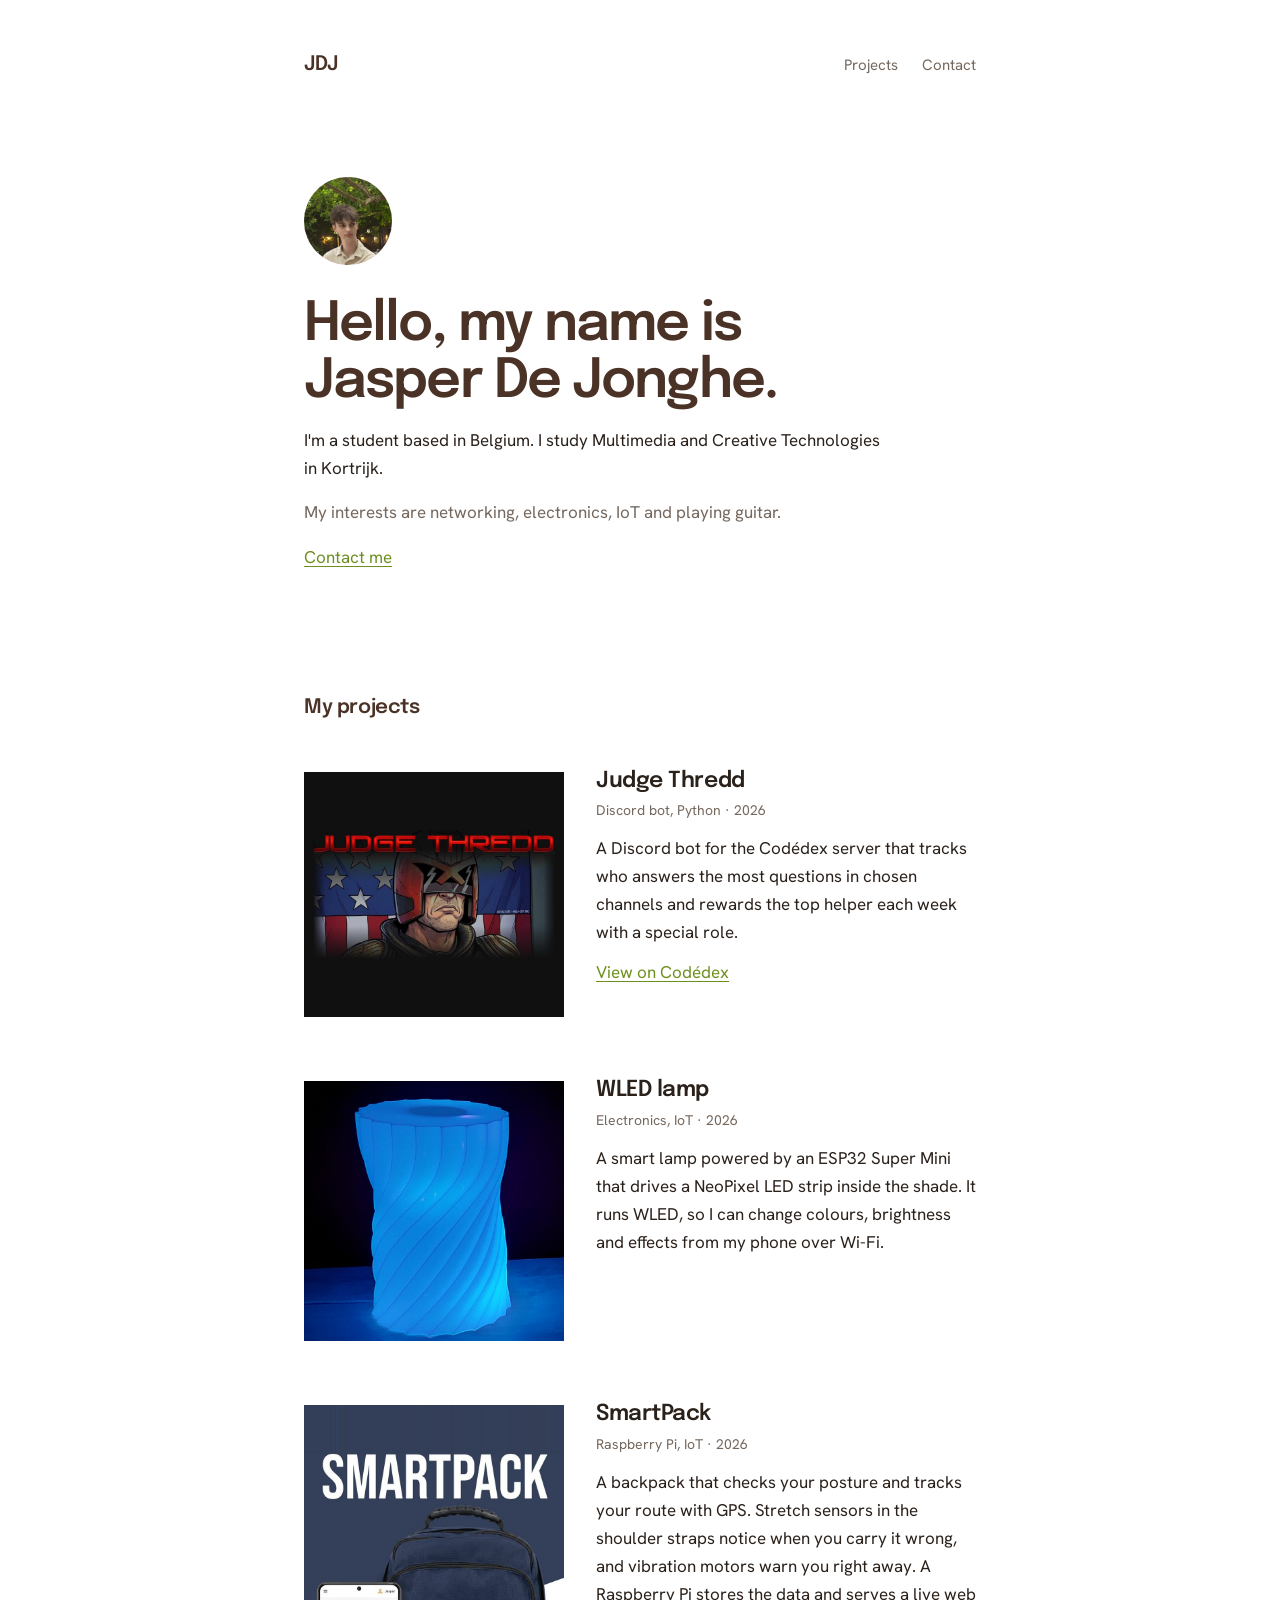
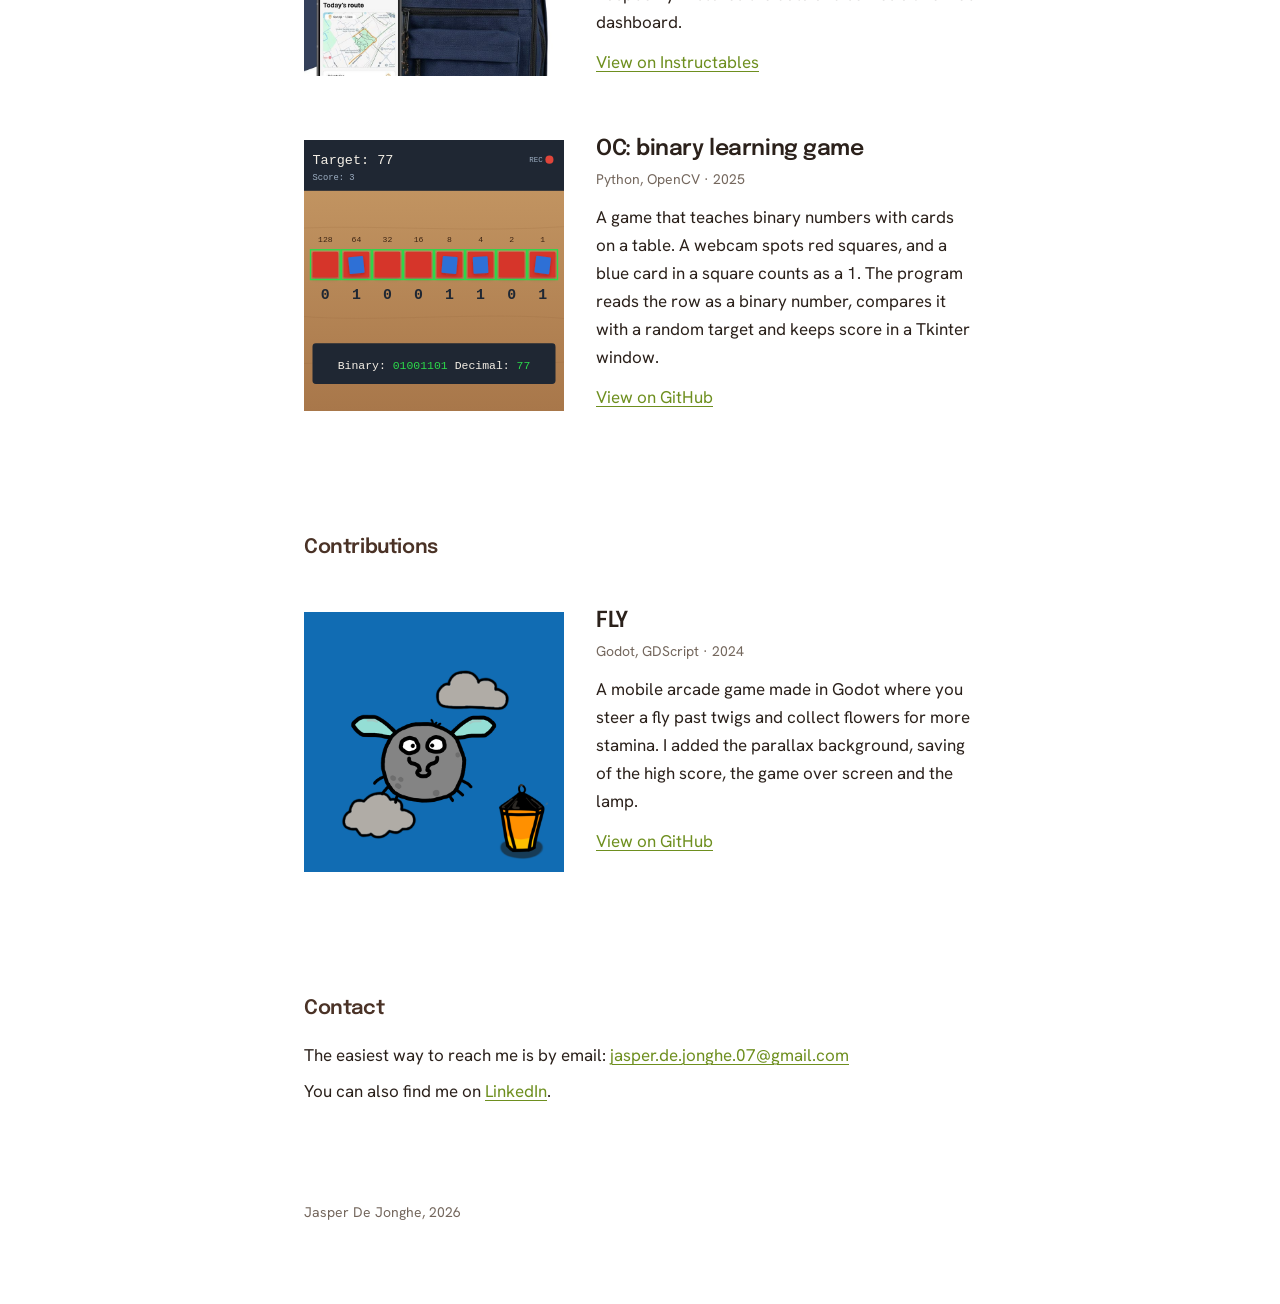
==== index.html @ 27185043 "Updated Portfolio" ====
<!doctype html>
<html lang="en">

<head>
  <meta charset="utf-8">
  <meta name="viewport" content="width=device-width, initial-scale=1">
  <title>Jasper De Jonghe · Portfolio</title>
  <meta name="description" content="Portfolio of Jasper De Jonghe, Multimedia and Creative Technologies student in Kortrijk.">
  <link rel="preconnect" href="https://fonts.googleapis.com">
  <link rel="preconnect" href="https://fonts.gstatic.com" crossorigin>
  <link rel="stylesheet" href="https://fonts.googleapis.com/css2?family=Epilogue:wght@500;600;700&family=Hanken+Grotesk:ital,wght@0,400;0,500;1,400&display=swap">
  <link rel="stylesheet" href="styles.css">
</head>

<body>
  <div class="page">
    <header>
      <h1 class="site-title">JDJ</h1>
      <nav aria-label="Main">
        <a href="#work">Projects</a>
        <a href="#contact">Contact</a>
      </nav>
    </header>

    <main>
      <section class="intro">
        <div class="photo"><img src="images/me.jpg" alt="Profile photo"></div>
        <h2>Hello, my name is Jasper De Jonghe.</h2>
        <p>I'm a student based in Belgium. I study Multimedia and Creative Technologies in Kortrijk.</p>
        <p class="small">My interests are networking, electronics, IoT and playing guitar.</p>
        <p><a href="#contact">Contact me</a></p>
      </section>

      <section class="projects" id="work">
        <h2>My projects</h2>

        <!-- For a real screenshot, replace the .shot div with:
             <img class="shot" src="images/project-1.jpg" alt="Screenshot of Project title one"> -->
        <article class="project">
          <img class="shot" src="images/judge-thredd.jpg" alt="Judge Thredd Discord bot cover image">
          <div>
            <h3>Judge Thredd</h3>
            <p class="meta">Discord bot, Python · 2026</p>
            <p>A Discord bot for the Codédex server that tracks who answers the most questions in chosen channels and rewards the top helper each week with a special role.</p>
            <a href="https://www.codedex.io/community/project-showcase/xPYxlrHZIumEpPc93fEE" target="_blank" rel="noopener">View on Codédex</a>
          </div>
        </article>

        <article class="project">
          <img class="shot" src="images/wled-lamp.jpg" alt="Twisted lamp glowing blue in a dark room">
          <div>
            <h3>WLED lamp</h3>
            <p class="meta">Electronics, IoT · 2026</p>
            <p>A smart lamp powered by an ESP32 Super Mini that drives a NeoPixel LED strip inside the shade. It runs WLED, so I can change colours, brightness and effects from my phone over Wi-Fi.</p>
          </div>
        </article>

        <article class="project">
          <img class="shot" src="images/smartpack.jpg" alt="SmartPack backpack next to a phone showing the route dashboard">
          <div>
            <h3>SmartPack</h3>
            <p class="meta">Raspberry Pi, IoT · 2026</p>
            <p>A backpack that checks your posture and tracks your route with GPS. Stretch sensors in the shoulder straps notice when you carry it wrong, and vibration motors warn you right away. A Raspberry Pi stores the data and serves a live web dashboard.</p>
            <a href="https://www.instructables.com/SmartPack-a-Smart-Posture-and-GPS-Monitoring-Backp/" target="_blank" rel="noopener">View on Instructables</a>
          </div>
        </article>

        <article class="project">
          <img class="shot" src="images/oc.svg" alt="Illustration of red squares on a table, some holding blue cards, read as the binary number 01001101">
          <div>
            <h3>OC: binary learning game</h3>
            <p class="meta">Python, OpenCV · 2025</p>
            <p>A game that teaches binary numbers with cards on a table. A webcam spots red squares, and a blue card in a square counts as a 1. The program reads the row as a binary number, compares it with a random target and keeps score in a Tkinter window.</p>
            <a href="https://github.com/JasperDeJonghe/OC" target="_blank" rel="noopener">View on GitHub</a>
          </div>
        </article>
      </section>

      <section class="projects" id="contributions">
        <h2>Contributions</h2>

        <article class="project">
          <img class="shot" src="images/fly-game.png" alt="The fly character from FLY flying past clouds, with a lantern below">
          <div>
            <h3>FLY</h3>
            <p class="meta">Godot, GDScript · 2024</p>
            <p>A mobile arcade game made in Godot where you steer a fly past twigs and collect flowers for more stamina. I added the parallax background, saving of the high score, the game over screen and the lamp.</p>
            <a href="https://github.com/JasperDeJonghe/fly-game" target="_blank" rel="noopener">View on GitHub</a>
          </div>
        </article>
      </section>

      <section class="contact" id="contact">
        <h2>Contact</h2>
        <p>The easiest way to reach me is by email: <a href="mailto:jasper.de.jonghe.07@gmail.com">jasper.de.jonghe.07@gmail.com</a></p>
        <p>You can also find me on <a href="https://www.linkedin.com/in/jasper-de-jonghe/" target="_blank" rel="noopener">LinkedIn</a>.</p>
      </section>
    </main>

    <footer>Jasper De Jonghe, 2026</footer>
  </div>
</body>

</html>
---- styles.css ----
/* One left-aligned reading column. Structure comes from type and whitespace only. */
:root {
  --bg: #ffffff;
  --beige: #e9e0d1;
  --green: #6e8f1f;
  --brown: #4a3226;
  --ink: #2b211b;
  --muted: #74675d;
  --font: "Hanken Grotesk", "Helvetica Neue", Arial, sans-serif;
  --display: "Epilogue", "Helvetica Neue", Arial, sans-serif;
  color-scheme: light;
}

* { box-sizing: border-box; }

body {
  margin: 0;
  background: var(--bg);
  color: var(--ink);
  font-family: var(--font);
  font-size: 17px;
  line-height: 1.65;
  -webkit-font-smoothing: antialiased;
}

h1, h2, h3 { font-family: var(--display); }

img { max-width: 100%; display: block; }

.page {
  max-width: 720px;
  margin: 0 auto;
  padding: 48px 24px 80px;
}

a {
  color: var(--green);
  text-decoration: underline;
  text-decoration-thickness: 1px;
  text-underline-offset: 3px;
}
a:hover { color: var(--brown); }
:focus-visible { outline: 2px solid var(--green); outline-offset: 2px; }

/* Header */
header {
  display: flex;
  justify-content: space-between;
  align-items: baseline;
  gap: 16px;
  flex-wrap: wrap;
}
.site-title {
  margin: 0;
  font-size: 20px;
  font-weight: 600;
  letter-spacing: -0.02em;
  color: var(--brown);
}
header nav { display: flex; gap: 24px; font-size: 15px; }
header nav a { color: var(--muted); text-decoration: none; }
header nav a:hover { color: var(--ink); text-decoration: underline; }

/* Intro */
.intro { margin-top: 96px; }
.photo {
  width: 88px;
  height: 88px;
  border-radius: 50%;
  background: var(--beige);
  display: grid;
  place-items: center;
  overflow: hidden;
  color: var(--brown);
  font-size: 15px;
  font-weight: 500;
}
.photo img { width: 100%; height: 100%; object-fit: cover; object-position: 50% 30%; }
.intro h2 {
  margin: 32px 0 16px;
  font-size: clamp(34px, 6.4vw, 54px);
  line-height: 1.05;
  font-weight: 600;
  letter-spacing: -0.035em;
  text-wrap: balance;
  color: var(--brown);
}
.intro p { margin: 0 0 16px; max-width: 34em; }
.intro p.small { color: var(--muted); }

/* Section headings */
.projects > h2,
.contact h2 {
  font-size: 20px;
  font-weight: 600;
  letter-spacing: -0.02em;
  color: var(--brown);
}

/* Projects */
.projects { margin-top: 120px; }
.projects > h2 { margin: 0 0 48px; }
.project {
  display: grid;
  grid-template-columns: 260px minmax(0, 1fr);
  gap: 32px;
  align-items: start;
}
.project + .project { margin-top: 64px; }
.shot {
  width: 100%;
  aspect-ratio: 4 / 3;
  background: var(--beige);
  display: flex;
  align-items: flex-end;
  padding: 12px;
  color: var(--muted);
  font-size: 13px;
  object-fit: cover;
}
/* Real screenshots stretch to the text column's height so their bottom lines up with the link. */
img.shot {
  padding: 0;
  display: block;
  align-self: stretch;
  height: 100%;
  aspect-ratio: auto;
}
.project h3 {
  margin: -4px 0 4px;
  font-size: 22px;
  font-weight: 600;
  line-height: 1.25;
  letter-spacing: -0.02em;
}
.project .meta { margin: 0 0 12px; font-size: 14px; color: var(--muted); }
.project p { margin: 0 0 12px; }

/* Contact */
.contact { margin-top: 120px; }
.contact h2 { margin: 0 0 16px; }
.contact p { margin: 0 0 8px; max-width: 34em; }

footer { margin-top: 96px; font-size: 14px; color: var(--muted); }

@media (max-width: 620px) {
  .intro { margin-top: 64px; }
  .projects, .contact { margin-top: 88px; }
  .project { grid-template-columns: minmax(0, 1fr); gap: 16px; }
  img.shot { height: auto; aspect-ratio: 4 / 3; }
}
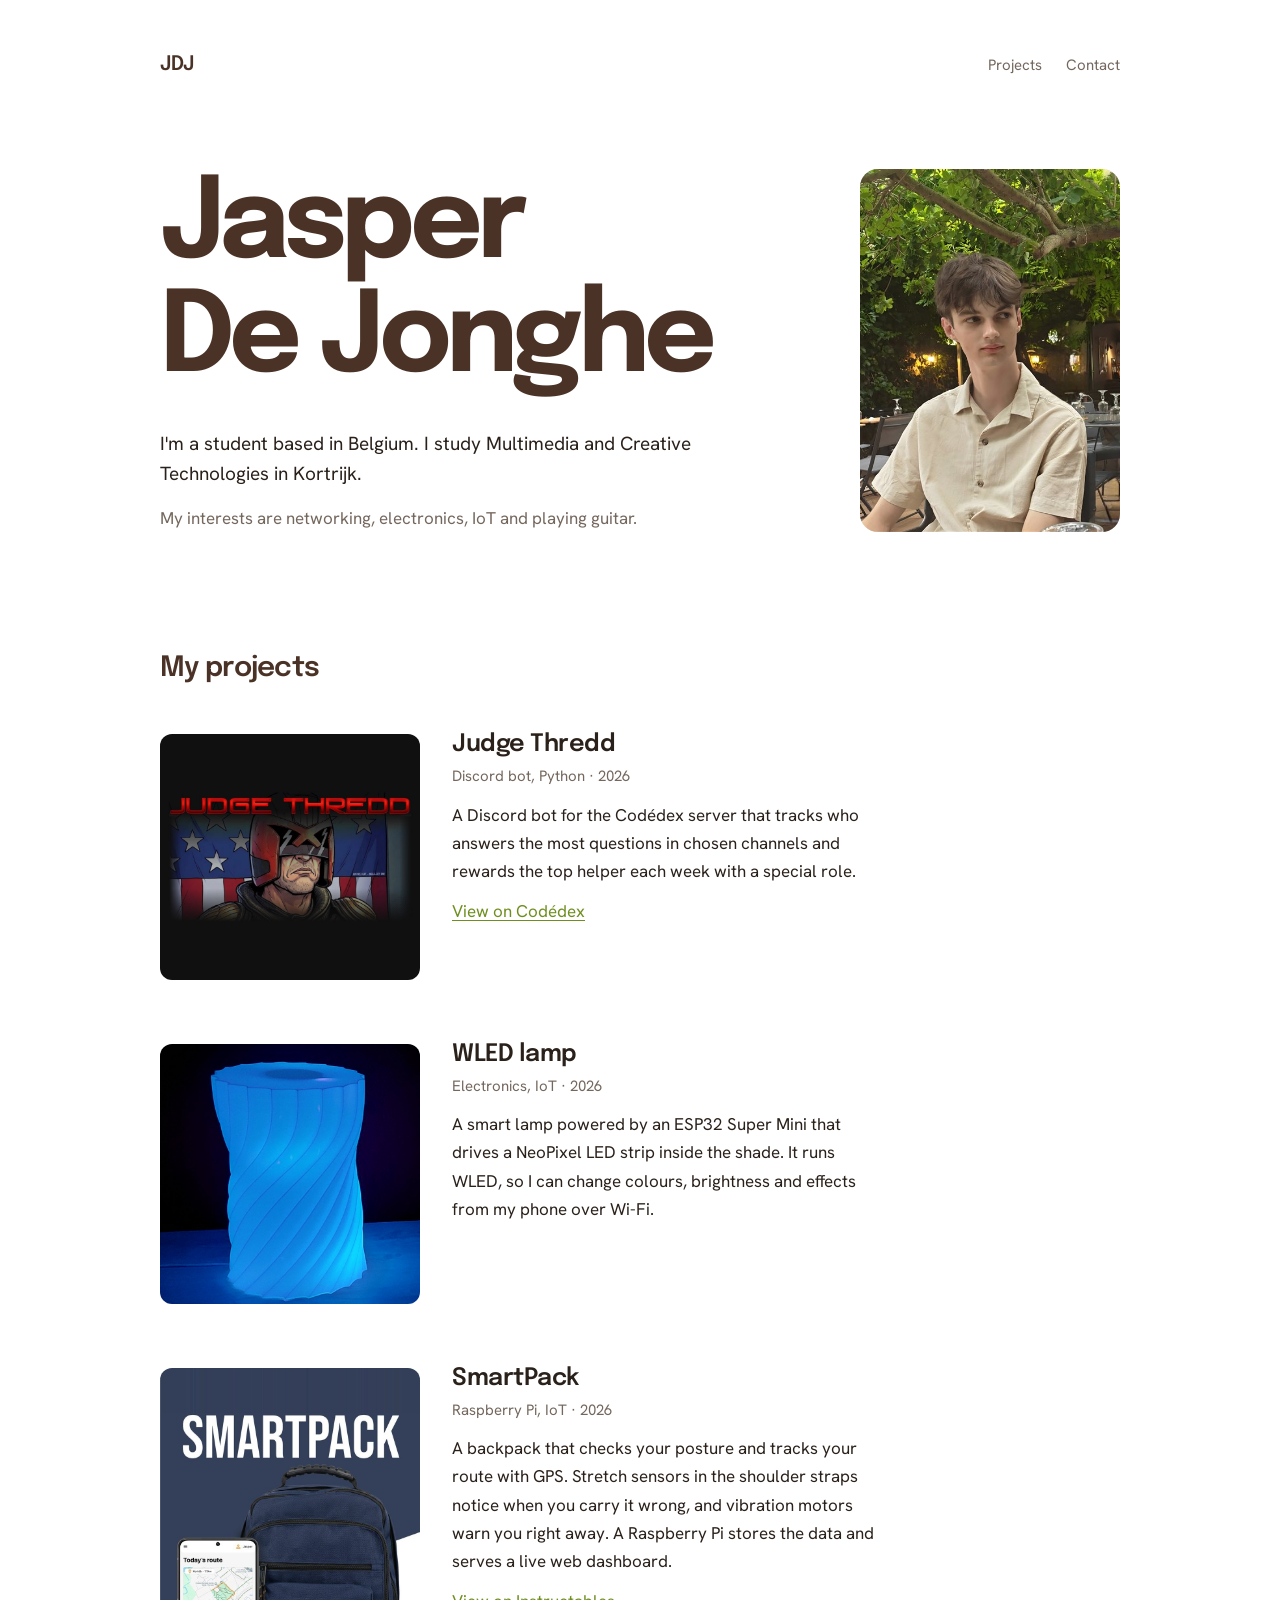
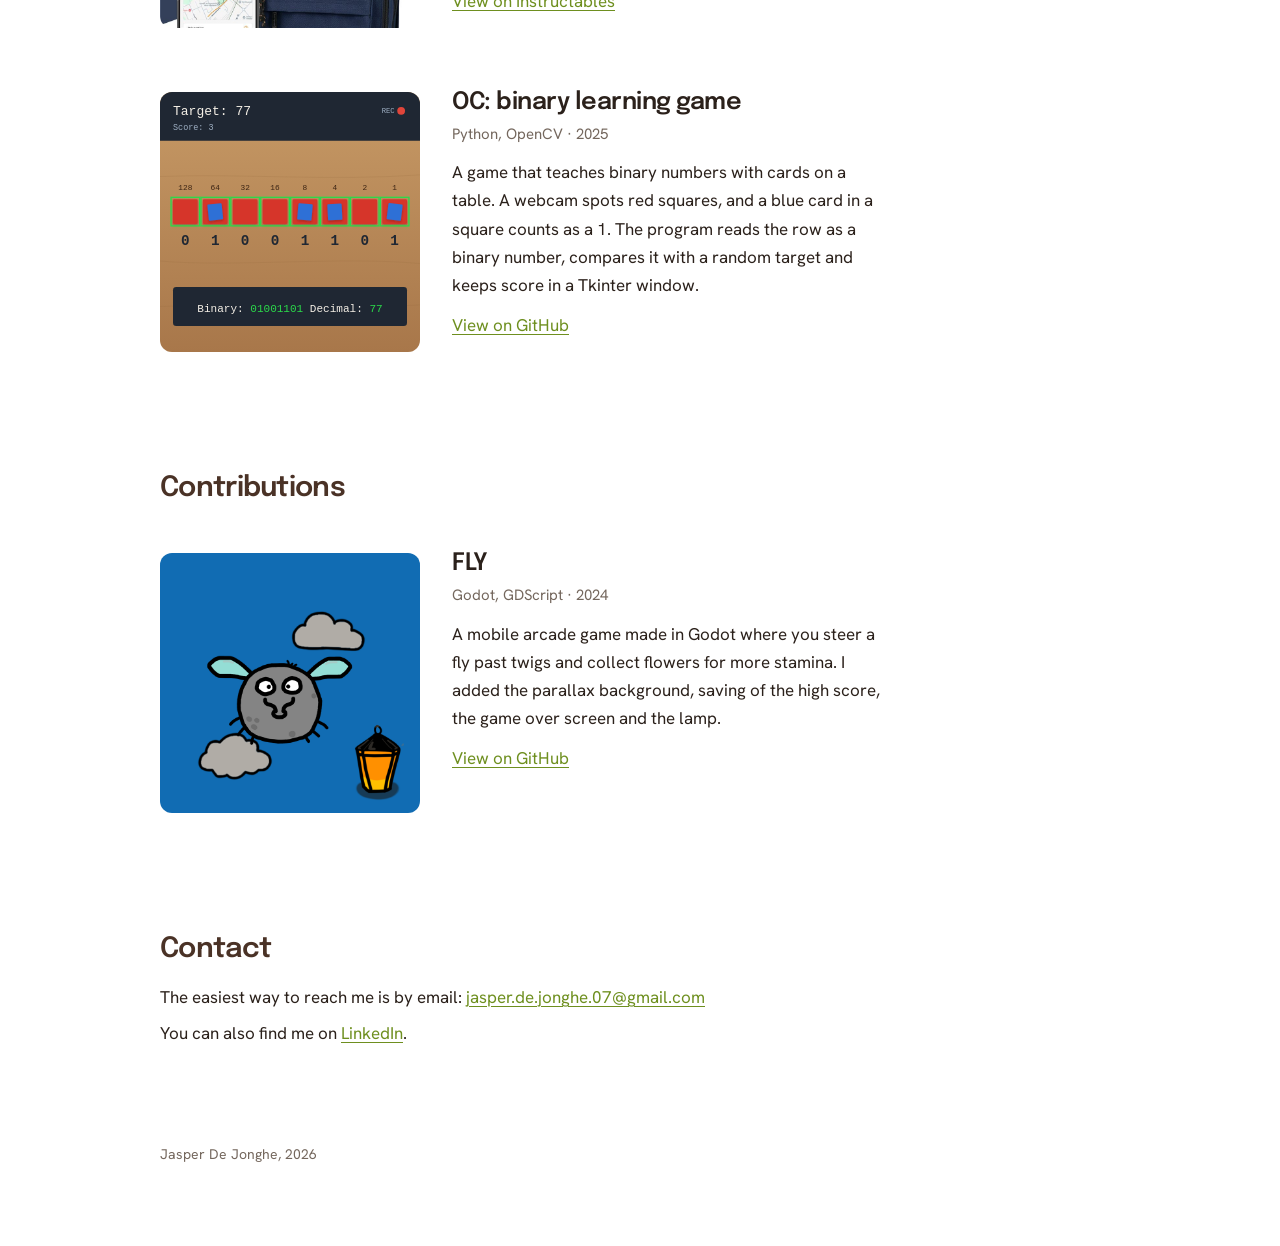
==== commit a790c6af: "Redesign hero and add subtle motion - Large name headline with portrait aligned to the text block - " ====
--- a/index.html
+++ b/index.html
@@ -5,17 +5,53 @@
   <meta charset="utf-8">
   <meta name="viewport" content="width=device-width, initial-scale=1">
   <title>Jasper De Jonghe · Portfolio</title>
-  <meta name="description" content="Portfolio of Jasper De Jonghe, Multimedia and Creative Technologies student in Kortrijk.">
+  <meta name="description" content="Jasper De Jonghe is a Multimedia and Creative Technologies student in Kortrijk, Belgium. Projects in IoT, electronics, Python and networking.">
+  <meta name="author" content="Jasper De Jonghe">
+  <meta name="google-site-verification" content="o8qF5dpuOmdGDGvbm7KV66FSMzKbDwY9LMC5oKYrG1k">
+  <link rel="canonical" href="https://jasperdejonghe.github.io/">
+  <link rel="icon" href="favicon.svg" type="image/svg+xml">
+  <link rel="icon" href="favicon-96.png" type="image/png" sizes="96x96">
+  <link rel="apple-touch-icon" href="apple-touch-icon.png">
+
+  <!-- Preview when the link is shared (LinkedIn, Discord, WhatsApp, ...) -->
+  <meta property="og:type" content="profile">
+  <meta property="og:title" content="Jasper De Jonghe · Portfolio">
+  <meta property="og:description" content="Multimedia and Creative Technologies student in Kortrijk, Belgium. Projects in IoT, electronics and Python.">
+  <meta property="og:url" content="https://jasperdejonghe.github.io/">
+  <meta property="og:image" content="https://jasperdejonghe.github.io/images/me.jpg">
+  <meta property="og:image:alt" content="Jasper De Jonghe">
+  <meta property="profile:first_name" content="Jasper">
+  <meta property="profile:last_name" content="De Jonghe">
+  <meta name="twitter:card" content="summary">
+
+  <!-- Tells Google this site is about the person Jasper De Jonghe -->
+  <script type="application/ld+json">
+  {
+    "@context": "https://schema.org",
+    "@type": "Person",
+    "name": "Jasper De Jonghe",
+    "url": "https://jasperdejonghe.github.io/",
+    "image": "https://jasperdejonghe.github.io/images/me.jpg",
+    "description": "Multimedia and Creative Technologies student in Kortrijk, Belgium.",
+    "address": { "@type": "PostalAddress", "addressLocality": "Kortrijk", "addressCountry": "BE" },
+    "knowsAbout": ["IoT", "Electronics", "Networking", "Python"],
+    "sameAs": [
+      "https://www.linkedin.com/in/jasper-de-jonghe/",
+      "https://github.com/JasperDeJonghe"
+    ]
+  }
+  </script>
   <link rel="preconnect" href="https://fonts.googleapis.com">
   <link rel="preconnect" href="https://fonts.gstatic.com" crossorigin>
   <link rel="stylesheet" href="https://fonts.googleapis.com/css2?family=Epilogue:wght@500;600;700&family=Hanken+Grotesk:ital,wght@0,400;0,500;1,400&display=swap">
   <link rel="stylesheet" href="styles.css">
+  <script src="script.js" defer></script>
 </head>
 
 <body>
   <div class="page">
     <header>
-      <h1 class="site-title">JDJ</h1>
+      <p class="site-title">JDJ</p>
       <nav aria-label="Main">
         <a href="#work">Projects</a>
         <a href="#contact">Contact</a>
@@ -24,70 +60,25 @@
 
     <main>
       <section class="intro">
-        <div class="photo"><img src="images/me.jpg" alt="Profile photo"></div>
-        <h2>Hello, my name is Jasper De Jonghe.</h2>
-        <p>I'm a student based in Belgium. I study Multimedia and Creative Technologies in Kortrijk.</p>
-        <p class="small">My interests are networking, electronics, IoT and playing guitar.</p>
-        <p><a href="#contact">Contact me</a></p>
+        <div class="intro-text">
+          <h1>Jasper<br>De Jonghe</h1>
+          <p class="lede">I'm a student based in Belgium. I study Multimedia and Creative Technologies in Kortrijk.</p>
+          <p class="small">My interests are networking, electronics, IoT and playing guitar.</p>
+        </div>
+
+        <figure class="portrait">
+          <img src="images/me.jpg" alt="Jasper De Jonghe" width="480" height="640">
+        </figure>
       </section>
 
       <section class="projects" id="work">
         <h2>My projects</h2>
-
-        <!-- For a real screenshot, replace the .shot div with:
-             <img class="shot" src="images/project-1.jpg" alt="Screenshot of Project title one"> -->
-        <article class="project">
-          <img class="shot" src="images/judge-thredd.jpg" alt="Judge Thredd Discord bot cover image">
-          <div>
-            <h3>Judge Thredd</h3>
-            <p class="meta">Discord bot, Python · 2026</p>
-            <p>A Discord bot for the Codédex server that tracks who answers the most questions in chosen channels and rewards the top helper each week with a special role.</p>
-            <a href="https://www.codedex.io/community/project-showcase/xPYxlrHZIumEpPc93fEE" target="_blank" rel="noopener">View on Codédex</a>
-          </div>
-        </article>
-
-        <article class="project">
-          <img class="shot" src="images/wled-lamp.jpg" alt="Twisted lamp glowing blue in a dark room">
-          <div>
-            <h3>WLED lamp</h3>
-            <p class="meta">Electronics, IoT · 2026</p>
-            <p>A smart lamp powered by an ESP32 Super Mini that drives a NeoPixel LED strip inside the shade. It runs WLED, so I can change colours, brightness and effects from my phone over Wi-Fi.</p>
-          </div>
-        </article>
-
-        <article class="project">
-          <img class="shot" src="images/smartpack.jpg" alt="SmartPack backpack next to a phone showing the route dashboard">
-          <div>
-            <h3>SmartPack</h3>
-            <p class="meta">Raspberry Pi, IoT · 2026</p>
-            <p>A backpack that checks your posture and tracks your route with GPS. Stretch sensors in the shoulder straps notice when you carry it wrong, and vibration motors warn you right away. A Raspberry Pi stores the data and serves a live web dashboard.</p>
-            <a href="https://www.instructables.com/SmartPack-a-Smart-Posture-and-GPS-Monitoring-Backp/" target="_blank" rel="noopener">View on Instructables</a>
-          </div>
-        </article>
-
-        <article class="project">
-          <img class="shot" src="images/oc.svg" alt="Illustration of red squares on a table, some holding blue cards, read as the binary number 01001101">
-          <div>
-            <h3>OC: binary learning game</h3>
-            <p class="meta">Python, OpenCV · 2025</p>
-            <p>A game that teaches binary numbers with cards on a table. A webcam spots red squares, and a blue card in a square counts as a 1. The program reads the row as a binary number, compares it with a random target and keeps score in a Tkinter window.</p>
-            <a href="https://github.com/JasperDeJonghe/OC" target="_blank" rel="noopener">View on GitHub</a>
-          </div>
-        </article>
+        <div data-projects="projects"></div>
       </section>
 
       <section class="projects" id="contributions">
         <h2>Contributions</h2>
-
-        <article class="project">
-          <img class="shot" src="images/fly-game.png" alt="The fly character from FLY flying past clouds, with a lantern below">
-          <div>
-            <h3>FLY</h3>
-            <p class="meta">Godot, GDScript · 2024</p>
-            <p>A mobile arcade game made in Godot where you steer a fly past twigs and collect flowers for more stamina. I added the parallax background, saving of the high score, the game over screen and the lamp.</p>
-            <a href="https://github.com/JasperDeJonghe/fly-game" target="_blank" rel="noopener">View on GitHub</a>
-          </div>
-        </article>
+        <div data-projects="contributions"></div>
       </section>
 
       <section class="contact" id="contact">
--- a/styles.css
+++ b/styles.css
@@ -1,4 +1,4 @@
-/* One left-aligned reading column. Structure comes from type and whitespace only. */
+/* Left-aligned layout. Structure comes from type and whitespace only. */
 :root {
   --bg: #ffffff;
   --beige: #e9e0d1;
@@ -8,10 +8,21 @@
   --muted: #74675d;
   --font: "Hanken Grotesk", "Helvetica Neue", Arial, sans-serif;
   --display: "Epilogue", "Helvetica Neue", Arial, sans-serif;
+
+  /* Radii differ by role: big for the portrait, medium for screenshots. */
+  --radius-lg: 18px;
+  --radius-md: 12px;
+
+  --ease: cubic-bezier(.2, .7, .3, 1);
   color-scheme: light;
 }
 
 * { box-sizing: border-box; }
+
+html { scroll-behavior: smooth; }
+@media (prefers-reduced-motion: reduce) {
+  html { scroll-behavior: auto; }
+}
 
 body {
   margin: 0;
@@ -27,20 +38,24 @@
 
 img { max-width: 100%; display: block; }
 
+/* Header and hero use the full 960px; the sections below keep a 720px reading column. */
 .page {
-  max-width: 720px;
+  max-width: 1008px;
   margin: 0 auto;
   padding: 48px 24px 80px;
 }
+main > section:not(.intro),
+footer { max-width: 720px; }
 
 a {
   color: var(--green);
   text-decoration: underline;
   text-decoration-thickness: 1px;
   text-underline-offset: 3px;
-}
-a:hover { color: var(--brown); }
-:focus-visible { outline: 2px solid var(--green); outline-offset: 2px; }
+  transition: color 150ms var(--ease), text-underline-offset 150ms var(--ease);
+}
+a:hover { color: var(--brown); text-underline-offset: 5px; }
+:focus-visible { outline: 2px solid var(--green); outline-offset: 3px; border-radius: 4px; }
 
 /* Header */
 header {
@@ -52,48 +67,73 @@
 }
 .site-title {
   margin: 0;
+  font-family: var(--display);
   font-size: 20px;
   font-weight: 600;
   letter-spacing: -0.02em;
   color: var(--brown);
 }
 header nav { display: flex; gap: 24px; font-size: 15px; }
-header nav a { color: var(--muted); text-decoration: none; }
-header nav a:hover { color: var(--ink); text-decoration: underline; }
-
-/* Intro */
-.intro { margin-top: 96px; }
-.photo {
-  width: 88px;
-  height: 88px;
-  border-radius: 50%;
+header nav a {
+  position: relative;
+  color: var(--muted);
+  text-decoration: none;
+}
+/* Underline that grows from the left on hover. */
+header nav a::after {
+  content: "";
+  position: absolute;
+  left: 0;
+  right: 0;
+  bottom: -2px;
+  height: 1px;
+  background: currentColor;
+  transform: scaleX(0);
+  transform-origin: left;
+  transition: transform 200ms var(--ease);
+}
+header nav a:hover { color: var(--ink); }
+header nav a:hover::after { transform: scaleX(1); }
+
+/* Intro: name left, portrait right. */
+.intro {
+  margin-top: 88px;
+  display: grid;
+  grid-template-columns: minmax(0, 1fr) 260px;
+  gap: 48px;
+  align-items: stretch;
+}
+.intro h1 {
+  margin: 0 0 32px;
+  font-size: clamp(56px, 10.5vw, 112px);
+  line-height: 1.02;
+  font-weight: 700;
+  letter-spacing: -0.05em;
+  color: var(--brown);
+}
+.intro p { margin: 0 0 16px; max-width: 32em; }
+.intro p:last-child { margin-bottom: 0; }
+.intro .lede { font-size: 19px; line-height: 1.55; color: var(--ink); }
+.intro p.small { color: var(--muted); }
+
+.portrait { margin: 0; }
+/* The portrait takes the exact height of the text next to it, so top and bottom line up. */
+.portrait img {
+  width: 100%;
+  height: 100%;
+  object-fit: cover;
+  object-position: 50% 35%;
   background: var(--beige);
-  display: grid;
-  place-items: center;
-  overflow: hidden;
-  color: var(--brown);
-  font-size: 15px;
-  font-weight: 500;
-}
-.photo img { width: 100%; height: 100%; object-fit: cover; object-position: 50% 30%; }
-.intro h2 {
-  margin: 32px 0 16px;
-  font-size: clamp(34px, 6.4vw, 54px);
-  line-height: 1.05;
-  font-weight: 600;
-  letter-spacing: -0.035em;
-  text-wrap: balance;
-  color: var(--brown);
-}
-.intro p { margin: 0 0 16px; max-width: 34em; }
-.intro p.small { color: var(--muted); }
+  border-radius: var(--radius-lg);
+}
 
 /* Section headings */
 .projects > h2,
 .contact h2 {
-  font-size: 20px;
+  font-size: 28px;
   font-weight: 600;
-  letter-spacing: -0.02em;
+  line-height: 1.2;
+  letter-spacing: -0.025em;
   color: var(--brown);
 }
 
@@ -106,34 +146,32 @@
   gap: 32px;
   align-items: start;
 }
+.project.no-image { grid-template-columns: minmax(0, 1fr); }
 .project + .project { margin-top: 64px; }
+
+/* Screenshot frame: stretches to the text column's height so its bottom lines up with the link. */
+.shot-frame {
+  align-self: stretch;
+  overflow: hidden;
+  border-radius: var(--radius-md);
+  background: var(--beige);
+}
 .shot {
   width: 100%;
-  aspect-ratio: 4 / 3;
-  background: var(--beige);
-  display: flex;
-  align-items: flex-end;
-  padding: 12px;
-  color: var(--muted);
-  font-size: 13px;
+  height: 100%;
   object-fit: cover;
-}
-/* Real screenshots stretch to the text column's height so their bottom lines up with the link. */
-img.shot {
-  padding: 0;
-  display: block;
-  align-self: stretch;
-  height: 100%;
-  aspect-ratio: auto;
-}
+  transition: transform 500ms var(--ease);
+}
+.project:hover .shot { transform: scale(1.04); }
+
 .project h3 {
   margin: -4px 0 4px;
-  font-size: 22px;
+  font-size: 24px;
   font-weight: 600;
   line-height: 1.25;
   letter-spacing: -0.02em;
 }
-.project .meta { margin: 0 0 12px; font-size: 14px; color: var(--muted); }
+.project .meta { margin: 0 0 12px; font-size: 15px; color: var(--muted); }
 .project p { margin: 0 0 12px; }
 
 /* Contact */
@@ -143,9 +181,50 @@
 
 footer { margin-top: 96px; font-size: 14px; color: var(--muted); }
 
+/* Motion: the hero settles in once on load, projects ease in as you scroll to them.
+   Everything is skipped for people who turn animations off. */
+@media (prefers-reduced-motion: no-preference) {
+  .intro h1,
+  .intro p,
+  .portrait {
+    animation: rise 700ms var(--ease) both;
+  }
+  .intro h1 { animation-delay: 60ms; }
+  .intro .lede { animation-delay: 160ms; }
+  .intro .small { animation-delay: 220ms; }
+  .portrait { animation-delay: 120ms; }
+
+  /* Set by script.js only when JavaScript runs, so content never stays hidden. */
+  .reveal {
+    opacity: 0;
+    transform: translateY(16px);
+    transition: opacity 600ms var(--ease), transform 600ms var(--ease);
+  }
+  .reveal.is-visible { opacity: 1; transform: none; }
+}
+@keyframes rise {
+  from { opacity: 0; transform: translateY(14px); }
+  to { opacity: 1; transform: none; }
+}
+
+@media (max-width: 760px) {
+  .intro {
+    grid-template-columns: minmax(0, 1fr);
+    gap: 0;
+  }
+  /* On phones the portrait sits above the name, smaller. */
+  .portrait {
+    order: -1;
+    width: 132px;
+    margin-bottom: 32px;
+  }
+  .portrait img { height: auto; aspect-ratio: 3 / 4; border-radius: var(--radius-md); }
+}
+
 @media (max-width: 620px) {
-  .intro { margin-top: 64px; }
+  .intro { margin-top: 56px; }
   .projects, .contact { margin-top: 88px; }
+  .projects > h2 { margin-bottom: 32px; }
   .project { grid-template-columns: minmax(0, 1fr); gap: 16px; }
-  img.shot { height: auto; aspect-ratio: 4 / 3; }
-}
+  .shot-frame { aspect-ratio: 4 / 3; }
+}
